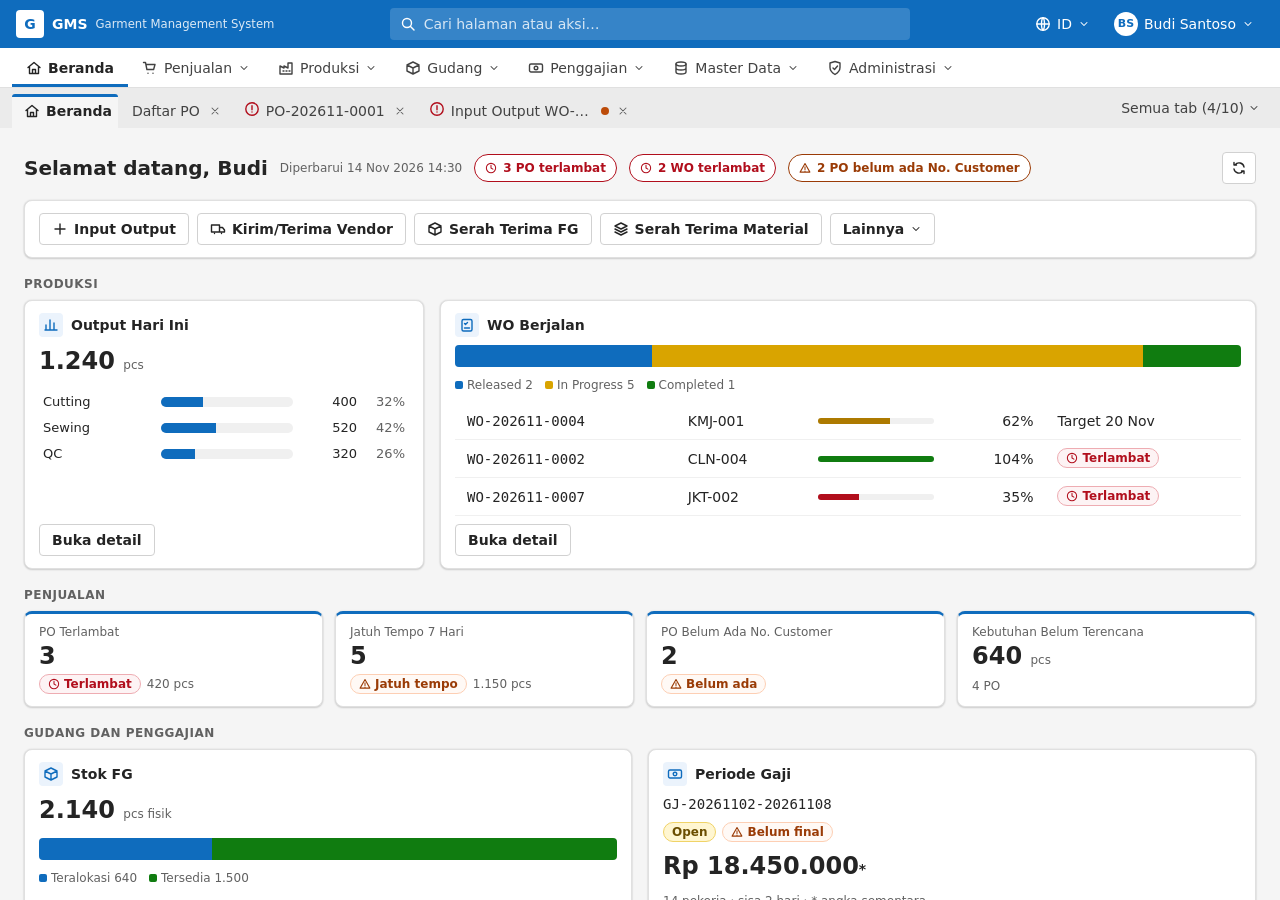
==== docs/Design/mockup/index.html @ 5cb7156a "feat(ui-ux): redesign spesifikasi dan mock-up ke Fluent 2 (Design.md v2.0) Fondasi v3.0, 9 dokumen m" ====
<!doctype html>
<html lang="id">
<head>
<meta charset="utf-8">
<meta name="viewport" content="width=device-width, initial-scale=1">
<title>GMS — Mock-up Fluent 2 (Shell + Layar)</title>
<link rel="stylesheet" href="tokens.css">
<link rel="stylesheet" href="app.css">
</head>
<body>
<!-- Sprite ikon: garis 1.4px, kotak 16px, ujung bulat (set Fluent regular, disederhanakan untuk mock-up) -->
<svg width="0" height="0" style="position:absolute" aria-hidden="true">
  <defs>
    <symbol id="i-home" viewBox="0 0 16 16"><path d="M2 7.5 8 2.5l6 5M3.5 6.5V13.5h9V6.5M6.5 13.5v-4h3v4"/></symbol>
    <symbol id="i-cart" viewBox="0 0 16 16"><path d="M1.5 2.5h2l1.4 7h6.7l1.4-5H4.2M6 13.2h.01M11 13.2h.01"/></symbol>
    <symbol id="i-build" viewBox="0 0 16 16"><path d="M2 14V6l4 2V6l4 2V3h4v11zM5 11h1M8 11h1M11 11h1"/></symbol>
    <symbol id="i-box" viewBox="0 0 16 16"><path d="M2 5l6-3 6 3v6l-6 3-6-3zM2 5l6 3 6-3M8 8v6"/></symbol>
    <symbol id="i-money" viewBox="0 0 16 16"><rect x="1.5" y="4" width="13" height="8" rx="1.5"/><circle cx="8" cy="8" r="1.8"/></symbol>
    <symbol id="i-db" viewBox="0 0 16 16"><ellipse cx="8" cy="4" rx="5" ry="2"/><path d="M3 4v8c0 1.1 2.2 2 5 2s5-.9 5-2V4M3 8c0 1.1 2.2 2 5 2s5-.9 5-2"/></symbol>
    <symbol id="i-shield" viewBox="0 0 16 16"><path d="M8 1.5 13 3v4.5c0 3-2 5.2-5 7-3-1.8-5-4-5-7V3zM6 8l1.5 1.5L10.5 6"/></symbol>
    <symbol id="i-chev" viewBox="0 0 16 16"><path d="m4 6 4 4 4-4"/></symbol>
    <symbol id="i-search" viewBox="0 0 16 16"><circle cx="7" cy="7" r="4.5"/><path d="m10.5 10.5 3.5 3.5"/></symbol>
    <symbol id="i-globe" viewBox="0 0 16 16"><circle cx="8" cy="8" r="6.2"/><path d="M1.8 8h12.4M8 1.8c2 2 2 10.4 0 12.4M8 1.8c-2 2-2 10.4 0 12.4"/></symbol>
    <symbol id="i-plus" viewBox="0 0 16 16"><path d="M8 3v10M3 8h10"/></symbol>
    <symbol id="i-x" viewBox="0 0 16 16"><path d="m4 4 8 8M12 4l-8 8"/></symbol>
    <symbol id="i-check" viewBox="0 0 16 16"><path d="m3.5 8.5 3 3 6-7"/></symbol>
    <symbol id="i-alert" viewBox="0 0 16 16"><path d="M8 2 14.5 13.5h-13zM8 6.5v3.5M8 12h.01"/></symbol>
    <symbol id="i-err" viewBox="0 0 16 16"><circle cx="8" cy="8" r="6.2"/><path d="M8 4.8v4M8 11h.01"/></symbol>
    <symbol id="i-info" viewBox="0 0 16 16"><circle cx="8" cy="8" r="6.2"/><path d="M8 7.2v4M8 5h.01"/></symbol>
    <symbol id="i-edit" viewBox="0 0 16 16"><path d="M10.5 3 13 5.5 5.5 13H3v-2.5zM9 4.5 11.5 7"/></symbol>
    <symbol id="i-ban" viewBox="0 0 16 16"><circle cx="8" cy="8" r="6.2"/><path d="m3.6 3.6 8.8 8.8"/></symbol>
    <symbol id="i-doc" viewBox="0 0 16 16"><path d="M4 1.8h5.5L13 5.3v8.9H4zM9.5 1.8v3.5H13M6 8h5M6 10.5h5"/></symbol>
    <symbol id="i-truck" viewBox="0 0 16 16"><path d="M1.5 4h8v7h-8zM9.5 6.5h3l2 2.5v2h-5M4.5 12.5h.01M11.5 12.5h.01"/></symbol>
    <symbol id="i-refresh" viewBox="0 0 16 16"><path d="M13 7a5 5 0 0 0-9-2M3 2.5V5h2.5M3 9a5 5 0 0 0 9 2M13 13.5V11h-2.5"/></symbol>
    <symbol id="i-bell" viewBox="0 0 16 16"><path d="M4 11V7a4 4 0 0 1 8 0v4l1.2 1.5H2.8zM6.5 14h3"/></symbol>
    <symbol id="i-lock" viewBox="0 0 16 16"><rect x="3.5" y="7" width="9" height="6.5" rx="1.2"/><path d="M5.5 7V5a2.5 2.5 0 0 1 5 0v2"/></symbol>
    <symbol id="i-clock" viewBox="0 0 16 16"><circle cx="8" cy="8" r="6.2"/><path d="M8 4.5V8l2.5 1.5"/></symbol>
    <symbol id="i-chart" viewBox="0 0 16 16"><path d="M3 13V8M7 13V3M11 13V6M14 13H2"/></symbol>
    <symbol id="i-list" viewBox="0 0 16 16"><path d="M5 4h9M5 8h9M5 12h9M2 4h.01M2 8h.01M2 12h.01"/></symbol>
    <symbol id="i-task" viewBox="0 0 16 16"><rect x="3" y="2.5" width="10" height="11.5" rx="1.5"/><path d="M5.5 6.5l1 1 2-2M5.5 11h5"/></symbol>
    <symbol id="i-layers" viewBox="0 0 16 16"><path d="m8 2 6 3-6 3-6-3zM2 8l6 3 6-3M2 11l6 3 6-3"/></symbol>
    <symbol id="i-people" viewBox="0 0 16 16"><circle cx="6" cy="5.5" r="2.3"/><path d="M1.8 13c.3-2.2 2-3.5 4.2-3.5s3.9 1.3 4.2 3.5M11 4.2a2.2 2.2 0 0 1 0 4.3M12.5 10c1 .6 1.6 1.5 1.7 3"/></symbol>
    <symbol id="i-print" viewBox="0 0 16 16"><path d="M4.5 6V2h7v4M4.5 11.5h-2v-5h11v5h-2M4.5 9.5h7v4.5h-7z"/></symbol>
    <symbol id="i-down" viewBox="0 0 16 16"><path d="M8 2.5v8M4.5 7 8 10.5 11.5 7M3 13.5h10"/></symbol>
  </defs>
</svg>

<header class="hdr" role="banner">
  <div class="logo"><i>G</i><span>GMS</span><small>Garment Management System</small></div>
  <div class="search" role="search">
    <svg class="ic"><use href="#i-search"/></svg>
    <input id="q" type="search" placeholder="Cari halaman atau aksi…" aria-label="Cari halaman atau aksi" autocomplete="off">
    <div id="sres" class="card" style="position:absolute;top:36px;left:0;right:0;margin:0;display:none;color:var(--fg1);z-index:40;box-shadow:var(--sh16)"></div>
  </div>
  <div class="hdr-r">
    <button class="hbtn" aria-label="Bahasa: Indonesia"><svg class="ic"><use href="#i-globe"/></svg>ID<svg class="ic s12"><use href="#i-chev"/></svg></button>
    <!-- Lonceng notifikasi tidak dirender di fase 1 (DEVIASI-3). -->
    <button class="hbtn" aria-label="Menu pengguna Budi Santoso, Admin Produksi"><span class="avatar">BS</span>Budi Santoso<svg class="ic s12"><use href="#i-chev"/></svg></button>
  </div>
</header>

<nav class="nav" id="nav" aria-label="Navigasi utama"></nav>
<div class="mega" id="mega"></div>
<div class="tabs" id="tabs" role="tablist" aria-label="Tab dokumen"></div>
<main class="ws" id="ws" tabindex="-1"></main>

<div class="toast" id="toast" role="status"></div>
<div class="modal-bg" id="modal"><div class="dlg" role="dialog" aria-modal="true" aria-labelledby="dt">
  <h2 id="dt">Batalkan PO-202611-0001?</h2>
  <div class="b">
    <dl class="kv"><dt>Customer</dt><dd>PT Jaya</dd><dt>Dampak</dt><dd>Alokasi 40 pcs akan dilepas.</dd></dl>
    <div class="fld"><label for="rs">Alasan<span class="req" aria-hidden="true">*</span></label><input class="in bad" id="rs" aria-required="true" aria-describedby="rse"><div class="err-t" id="rse"><svg class="ic s12"><use href="#i-err"/></svg>Alasan wajib diisi.</div></div>
  </div>
  <div class="f"><button class="btn" onclick="closeModal()">Batal</button><button class="btn dng" disabled>Batalkan PO</button></div>
</div></div>

<script>
const $ = s => document.querySelector(s);
const ic = (n, c = '') => `<svg class="ic ${c}" aria-hidden="true"><use href="#i-${n}"/></svg>`;
const bd = (t, k, i) => `<span class="bd t-${k}">${i ? ic(i, 's12') : ''}${t}</span>`;

/* ---------- katalog navigasi (satu sumber: Top Navigation + pencarian header) ---------- */
const NAV = [
  { id: 'home', label: 'Beranda', icon: 'home', direct: 'home' },
  { id: 'jual', label: 'Penjualan', icon: 'cart', groups: [
    { t: 'Customer PO', i: 'doc', items: [['Daftar PO', 'Cari dan pantau semua PO', 'list', 'po-list'], ['Buat PO', 'Catat pesanan customer baru', 'plus', 'po-new', 1]] },
    { t: 'Pengiriman', i: 'truck', items: [['Daftar Surat Jalan', 'Riwayat pengiriman', 'doc', 'sj-list'], ['Buat Surat Jalan', 'Kirim barang ke customer', 'plus', 'sj-new', 1]] } ] },
  { id: 'prod', label: 'Produksi', icon: 'build', groups: [
    { t: 'Work Order', i: 'task', items: [['Daftar WO', 'Progres tiap Work Order', 'list', 'wo-list'], ['Buat WO', 'Rencanakan produksi dari PO', 'plus', 'wo-new', 1]] },
    { t: 'Production Output', i: 'chart', items: [['Riwayat Output', 'Catatan output produksi', 'list', 'out-hist'], ['Input Output', 'Catat hasil kerja pekerja', 'plus', 'out-input', 1]] },
    { t: 'Vendor', i: 'people', items: [['Kirim/Terima Vendor', 'Pekerjaan di luar pabrik', 'plus', 'out-vendor', 1]] } ] },
  { id: 'gudang', label: 'Gudang', icon: 'box', groups: [
    { t: 'Finished Goods', i: 'box', items: [['Stok FG', 'Fisik, teralokasi, tersedia', 'list', 'stock'], ['Serah Terima FG', 'Terima barang jadi dari produksi', 'plus', 'fg-new', 1]] },
    { t: 'Material', i: 'layers', items: [['Serah Terima Material', 'Catat material ke produksi', 'list', 'mat-list']] } ] },
  { id: 'gaji', label: 'Penggajian', icon: 'money', groups: [{ t: 'Payroll Borongan', i: 'money', items: [['Periode Gaji', 'Rekap upah borongan', 'list', 'pay-list'], ['Buat Periode', 'Mulai periode berikutnya', 'plus', 'pay-new', 1]] }] },
  { id: 'master', label: 'Master Data', icon: 'db', groups: [
    { t: 'Produk', i: 'doc', items: [['Finished Goods', 'FG, routing, tarif', 'list', 'm-fg'], ['Material', 'Bahan baku', 'list', 'm-mat']] },
    { t: 'Mitra dan SDM', i: 'people', items: [['Customer', 'Daftar customer', 'list', 'm-cus'], ['Pekerja', 'Pekerja borongan', 'list', 'm-pkj']] } ] },
  { id: 'adm', label: 'Administrasi', icon: 'shield', groups: [{ t: 'Hak Akses', i: 'lock', items: [['Pengguna', 'Akun dan peran', 'list', 'u-list'], ['Role dan Hak Akses', 'Matriks izin', 'list', 'r-list'], ['Audit Log', 'Jejak aktivitas', 'list', 'audit']] }] },
];

/* ---------- Tab Manager ---------- */
const TABS = {
  'home':   { title: 'Beranda', pinned: true, render: home },
  'po-list': { title: 'Daftar PO', render: poList },
  'po-0001': { title: 'PO-202611-0001', alert: 'err', alertText: 'Ada baris PO terlambat', render: poDetail },
  'out-input': { title: 'Input Output WO-…0004', dirty: true, alert: 'err', alertText: 'Ada sel melebihi batas', render: outInput },
};
let open = ['home', 'po-list', 'po-0001', 'out-input'], active = 'home';
const MAX = 10;

function openTab(id, title) {
  if (!TABS[id]) TABS[id] = { title: title || id, render: () => placeholder(title || id) };
  if (!open.includes(id)) {
    if (open.length >= MAX) { toast('Batas 10 tab tercapai. Tutup satu tab untuk membuka dokumen baru.', 'info'); return; }
    open.push(id);
  }
  active = id; closeMega(); draw();
}
function closeTab(id, e) {
  e && e.stopPropagation();
  if (TABS[id].dirty && !confirm('Perubahan belum disimpan. Tutup tanpa menyimpan?')) return;
  const i = open.indexOf(id); open.splice(i, 1);
  if (active === id) active = open[Math.max(0, i - 1)];
  draw();
}
function drawTabs() {
  $('#tabs').innerHTML = open.map(id => {
    const t = TABS[id], on = id === active;
    const al = t.alert === 'err' ? `<span class="alert-err" title="${t.alertText}">${ic('err')}<span class="sr">${t.alertText}</span></span>` : t.alert === 'warn' ? `<span class="alert-warn" title="${t.alertText}">${ic('alert')}<span class="sr">${t.alertText}</span></span>` : '';
    return `<div class="tab ${on ? 'on' : ''}"><button class="lbl" role="tab" aria-selected="${on}" onclick="openTab('${id}')">${id === 'home' ? ic('home') : al}<span class="tt">${t.title}</span>${t.dirty ? '<span class="dirty" aria-hidden="true"></span><span class="sr">belum disimpan</span>' : ''}</button>${t.pinned ? '' : `<button class="x" aria-label="Tutup ${t.title}" onclick="closeTab('${id}',event)">${ic('x', 's12')}</button>`}</div>`;
  }).join('') + `<button class="all">Semua tab (${open.length}/${MAX})${ic('chev', 's12')}</button>`;
}
function draw() {
  drawNav(); drawTabs();
  $('#ws').innerHTML = TABS[active].render() + `<div class="foot">© 2026 Garment Management System. Hak cipta dilindungi.</div>`;
  $('#ws').scrollTop = 0;
}

/* ---------- navigasi ---------- */
let navOpen = null;
function drawNav() {
  $('#nav').innerHTML = NAV.map(c => `<button class="${(navOpen === c.id) ? 'on' : (!navOpen && ((c.direct === active) || (c.id === 'jual' && active.startsWith('po')) || (c.id === 'prod' && active.startsWith('out')))) ? 'on' : ''}" aria-expanded="${navOpen === c.id}" onclick="${c.direct ? `openTab('${c.direct}')` : `toggleMega('${c.id}')`}">${ic(c.icon)}${c.label}${c.groups ? ic('chev', 's12') : ''}</button>`).join('');
}
function toggleMega(id) {
  if (navOpen === id) return closeMega();
  navOpen = id; const c = NAV.find(x => x.id === id);
  $('#mega').innerHTML = c.groups.map(g => `<section class="mgrp"><h4><span class="tile b">${ic(g.i)}</span>${g.t}</h4>${g.items.map(it => `<button class="mitem" onclick="openTab('${it[3]}','${it[0]}')"><span class="tile ${it[4] ? 't' : ''}">${ic(it[2])}</span><span><b>${it[0]}${it[4] ? ' +' : ''}</b><span class="d">${it[1]}</span></span></button>`).join('')}</section>`).join('');
  $('#mega').classList.add('open'); drawNav();
}
function closeMega() { navOpen = null; $('#mega').classList.remove('open'); drawNav(); }
document.addEventListener('keydown', e => { if (e.key === 'Escape') { closeMega(); closeModal(); $('#sres').style.display = 'none'; } });
document.addEventListener('click', e => { if (!e.target.closest('#nav,#mega')) closeMega(); if (!e.target.closest('.search')) $('#sres').style.display = 'none'; });

/* pencarian header: maks 7 hasil, label + jalur + tag Aksi */
$('#q').addEventListener('input', e => {
  const v = e.target.value.trim().toLowerCase(); const r = [];
  NAV.forEach(c => (c.groups || []).forEach(g => g.items.forEach(it => { if (v && (it[0] + ' ' + it[1]).toLowerCase().includes(v)) r.push({ it, path: c.label + ' / ' + g.t }); })));
  const el = $('#sres'); el.style.display = v ? 'block' : 'none';
  el.innerHTML = r.slice(0, 7).map(x => `<button class="mitem" onclick="openTab('${x.it[3]}','${x.it[0]}');$('#sres').style.display='none'"><span class="tile ${x.it[4] ? 't' : ''}">${ic(x.it[2])}</span><span style="flex:1"><b>${x.it[0]}</b><span class="d">${x.path}</span></span>${x.it[4] ? bd('Aksi', 'proc') : ''}</button>`).join('') || '<div style="padding:12px;color:var(--fg3)">Tidak ada hasil untuk pencarian ini.</div>';
});

function toast(m, k = 'ok') { const t = $('#toast'); t.className = 'toast show ' + (k === 'ok' ? '' : k); t.innerHTML = ic(k === 'err' ? 'x' : k === 'info' ? 'info' : 'check') + m; clearTimeout(t._t); t._t = setTimeout(() => t.className = 'toast', k === 'err' ? 4000 : 2800); }
function openModal() { $('#modal').classList.add('open'); $('#rs').focus(); }
function closeModal() { $('#modal').classList.remove('open'); }
const placeholder = t => `<div class="crumb">GMS</div><div class="ph"><h1>${t}</h1></div><div class="mb info">${ic('info')}<div class="t">Layar ini belum dibuat di mock-up. Pola yang sama berlaku: PageHeader, MessageBar, DataList, aksi form.</div></div>`;

/* ---------- komponen ---------- */
const stat = (l, v, d, u = '') => `<button class="st" onclick="toast('Membuka daftar terkait di tab…','info')"><div class="l">${l}</div><div class="v">${v}${u ? ' <small>' + u + '</small>' : ''}</div>${d ? `<div class="d">${d}</div>` : ''}</button>`;
const sp = (a, b, c, tot) => `<div class="sp" role="img" aria-label="Terkirim ${a}, dialokasikan ${b}, dalam produksi ${c} dari ${tot}"><i style="width:${a / tot * 100}%;background:var(--k5)"></i><i style="width:${b / tot * 100}%;background:var(--k1)"></i><i style="width:${c / tot * 100}%;background:var(--k8)"></i></div><div class="leg">Kirim ${a} · Alok ${b} · Prod ${c} / ${tot}</div>`;
const pb = (p, k) => `<div class="pb" role="progressbar" aria-valuenow="${p}" aria-valuemin="0" aria-valuemax="100" aria-label="${p}%"><i style="width:${Math.min(p, 100)}%;background:var(--${k})"></i></div>`;
const mbar = (k, i, h) => `<div class="mb ${k}" role="${k === 'err' ? 'alert' : 'status'}">${ic(i)}<div class="t">${h}</div>${k === 'err' ? '' : `<button class="cl" aria-label="Tutup pesan" onclick="this.parentElement.remove()">${ic('x')}</button>`}</div>`;

/* ---------- Layar: Beranda ---------- */
function home() {
  const cb = (n, v, p) => `<div class="cb-row" onclick="toast('Membuka Riwayat Output (proses ${n}) di tab…','info')"><span>${n}</span><span class="bar"><i style="width:${p}%"></i></span><span class="num">${v}</span><span class="p">${p}%</span></div>`;
  return `
  <div class="hero">
    <h1>Selamat datang, Budi</h1><span class="when">Diperbarui 14 Nov 2026 14:30</span>
    <button class="hchip t-err" onclick="openTab('po-list')">${ic('clock', 's12')}3 PO terlambat</button>
    <button class="hchip t-err">${ic('clock', 's12')}2 WO terlambat</button>
    <button class="hchip t-warn">${ic('alert', 's12')}2 PO belum ada No. Customer</button>
    <span style="margin-left:auto"><button class="btn ico" aria-label="Segarkan Beranda" title="Segarkan" onclick="toast('Beranda diperbarui')">${ic('refresh')}</button></span>
  </div>
  <div class="card"><div class="qa">
    <button class="btn" onclick="openTab('out-input')">${ic('plus')}Input Output</button><button class="btn">${ic('truck')}Kirim/Terima Vendor</button>
    <button class="btn">${ic('box')}Serah Terima FG</button><button class="btn">${ic('layers')}Serah Terima Material</button><button class="btn">Lainnya${ic('chev', 's12')}</button>
  </div></div>

  <div class="area">Produksi</div>
  <div class="grid">
    <section class="dc c4" aria-label="Output Hari Ini"><h3><span class="tile t">${ic('chart')}</span>Output Hari Ini</h3>
      <div class="big">1.240 <small style="font-size:12px;font-weight:400;color:var(--fg3)">pcs</small></div>
      <div role="img" aria-label="Output per proses: Cutting 400, Sewing 520, QC 320">${cb('Cutting', 400, 32)}${cb('Sewing', 520, 42)}${cb('QC', 320, 26)}</div>
      <button class="btn more" onclick="openTab('out-hist','Riwayat Output')">Buka detail</button></section>
    <section class="dc c8" aria-label="WO Berjalan"><h3><span class="tile t">${ic('task')}</span>WO Berjalan</h3>
      <div class="stack" role="img" aria-label="Released 2, In Progress 5, Completed 1"><i style="width:25%;background:var(--k1)"></i><i style="width:62.5%;background:var(--k8)"></i><i style="width:12.5%;background:var(--k5)"></i></div>
      <div class="lg"><span style="--c:var(--k1)">Released 2</span><span style="--c:var(--k8)">In Progress 5</span><span style="--c:var(--k5)">Completed 1</span></div>
      <table><tbody>
        <tr><td class="mono">WO-202611-0004</td><td>KMJ-001</td><td style="width:140px">${pb(62, 'bar-prog')}</td><td class="num">62%</td><td>Target 20 Nov</td></tr>
        <tr><td class="mono">WO-202611-0002</td><td>CLN-004</td><td>${pb(100, 'k5')}</td><td class="num">104%</td><td>${bd('Terlambat', 'err', 'clock')}</td></tr>
        <tr><td class="mono">WO-202611-0007</td><td>JKT-002</td><td>${pb(35, 'k6')}</td><td class="num">35%</td><td>${bd('Terlambat', 'err', 'clock')}</td></tr>
      </tbody></table>
      <button class="btn more" onclick="openTab('wo-list','Daftar WO')">Buka detail</button></section>
  </div>

  <div class="area">Penjualan</div>
  <div class="tiles" style="grid-template-columns:repeat(4,1fr)">
    ${stat('PO Terlambat', 3, bd('Terlambat', 'err', 'clock') + ' 420 pcs')}
    ${stat('Jatuh Tempo 7 Hari', 5, bd('Jatuh tempo', 'warn', 'alert') + ' 1.150 pcs')}
    ${stat('PO Belum Ada No. Customer', 2, bd('Belum ada', 'warn', 'alert'))}
    ${stat('Kebutuhan Belum Terencana', '640', '4 PO', 'pcs')}
  </div>

  <div class="area">Gudang dan Penggajian</div>
  <div class="grid">
    <section class="dc c6" aria-label="Stok FG"><h3><span class="tile t">${ic('box')}</span>Stok FG</h3>
      <div class="big">2.140 <small style="font-size:12px;font-weight:400;color:var(--fg3)">pcs fisik</small></div>
      <div class="stack" role="img" aria-label="Teralokasi 640, tersedia 1.500"><i style="width:30%;background:var(--k1)"></i><i style="width:70%;background:var(--k5)"></i></div>
      <div class="lg"><span style="--c:var(--k1)">Teralokasi 640</span><span style="--c:var(--k5)">Tersedia 1.500</span></div>
      ${cb('KMJ-001', 520, 24)}${cb('CLN-004', 410, 19)}
      <button class="btn more" onclick="openTab('stock','Stok FG')">Buka detail</button></section>
    <section class="dc c6" aria-label="Periode Gaji"><h3><span class="tile t">${ic('money')}</span>Periode Gaji</h3>
      <div class="mono">GJ-20261102-20261108</div>
      <div style="display:flex;gap:6px">${bd('Open', 'prog')}${bd('Belum final', 'warn', 'alert')}</div>
      <div class="big">Rp 18.450.000<span style="font-size:14px">*</span></div>
      <div class="sub">14 pekerja · sisa 2 hari · * angka sementara</div>
      <button class="btn more" onclick="openTab('pay-list','Periode Gaji')">Buka detail</button></section>
  </div>`;
}

/* ---------- Layar: Daftar PO ---------- */
function poList() {
  const rows = [
    ['PO-202611-0003', null, 'PT Maju', '6 Nov 2026', ['Confirmed', 'proc'], [0, 100, 300, 1200]],
    ['PO-202611-0001', 'PO/25/118', 'PT Jaya', '2 Nov 2026', ['In Progress', 'prog'], [600, 0, 200, 1000], 1],
    ['PO-202610-0007', 'PO/25/101', 'PT Maju', '14 Okt 2026', ['Completed', 'ok'], [800, 0, 0, 800]],
    ['PO-202610-0004', 'PO/25/090', 'PT Sentosa', '3 Okt 2026', ['Cancelled', 'obs'], [0, 0, 0, 500], 0, 1],
    ['PO-202611-0005', 'PO/25/131', 'PT Jaya', '9 Nov 2026', ['Draft', 'proc'], [0, 0, 0, 300]],
  ];
  return `
  <div class="crumb">Penjualan / Customer PO</div>
  <div class="ph"><div><h1>Customer PO <span class="sub" style="font-weight:400">(42)</span></h1></div>
    <div class="acts"><button class="btn pri" onclick="openTab('po-new','Buat PO')">${ic('plus')}Buat PO</button></div></div>
  <div class="card pad0">
    <div class="dl-top"><div class="sw"><svg class="ic"><use href="#i-search"/></svg><input class="in srch" placeholder="Cari kode, No. PO customer, customer" aria-label="Cari PO"></div>
      <select class="in" aria-label="Status"><option>Status: Semua</option></select><select class="in" aria-label="Customer"><option>Customer: Semua</option></select><button class="btn">Reset</button></div>
    <div class="chips" role="group" aria-label="Filter cepat">
      <button class="chip" aria-pressed="true" onclick="pressChip(this)">Semua <i>42</i></button>
      <button class="chip" aria-pressed="false" onclick="pressChip(this)">Terlambat <i>3</i></button>
      <button class="chip" aria-pressed="false" onclick="pressChip(this)">Jatuh tempo 7 hari <i>5</i></button>
      <button class="chip" aria-pressed="false" onclick="pressChip(this)">PO Customer belum ada <i>2</i></button>
      <button class="chip" aria-pressed="false" onclick="pressChip(this)">Sisa rencana &gt; 0 <i>4</i></button></div>
    <table><thead><tr><th>Kode PO</th><th>No. PO Customer</th><th>Customer</th><th>Tgl PO</th><th>Status</th><th>Progres (pcs)</th><th></th></tr></thead><tbody>
    ${rows.map(r => `<tr class="${r[7] ? 'cancelled' : ''}" style="cursor:pointer" onclick="openTab('po-0001')">
      <td class="mono"><a href="#">${r[0]}</a></td><td>${r[1] || bd('Belum ada', 'warn', 'alert')}</td><td>${r[2]}</td><td>${r[3]}</td>
      <td>${bd(r[4][0], r[4][1])}</td><td>${sp(r[5][0], r[5][1], r[5][2], r[5][3])}</td><td>${r[6] ? bd('Terlambat', 'err', 'clock') : ''}</td></tr>`).join('')}
    </tbody></table>
    <div class="dl-foot"><span>Menampilkan 5 dari 42</span><div class="pager"><button class="on">1</button><button>2</button><button>3</button><button aria-label="Berikutnya">›</button></div></div>
  </div>`;
}
function pressChip(b) { b.parentElement.querySelectorAll('.chip').forEach(c => c.setAttribute('aria-pressed', c === b)); }

/* ---------- Layar: Detail PO ---------- */
function poDetail() {
  const step = (n, t, s, st) => `<div class="s ${st}"><div class="c">${st === 'done' ? ic('check') : n}</div><b>${t}</b>${s}</div>`;
  return `
  <div class="crumb">Penjualan / Customer PO / PO-202611-0001</div>
  <div class="ph"><div><h1><span class="mono">PO-202611-0001</span> ${bd('In Progress', 'prog')} ${bd('Terlambat', 'err', 'clock')}</h1><div class="sub">PT Jaya · No. PO Customer PO/25/118 · Tgl PO 2 Nov 2026</div></div>
    <div class="acts"><button class="btn">${ic('edit')}Ubah</button><button class="btn">${ic('box')}Alokasi Stok</button><button class="btn dng" onclick="openModal()">${ic('ban')}Batalkan</button><button class="btn pri">${ic('plus')}Buat WO</button></div></div>
  ${mbar('warn', 'alert', '<b>1 baris terlambat.</b> KMJ-001 / Navy / M melewati tanggal kirim 20 Nov 2026.')}
  <div class="tiles">${stat('Total', '1.000', '', 'pcs')}${stat('Terkirim', 600, '', 'pcs')}${stat('Dialokasikan', 0, '', 'pcs')}${stat('Dalam Produksi', 200, '', 'pcs')}${stat('Sisa Rencana', 200, '', 'pcs')}</div>
  <div class="card"><div class="stp" role="list" aria-label="Siklus status">
    ${step(1, 'Draft', 'Selesai', 'done')}${step(2, 'Confirmed', 'Selesai', 'done')}${step(3, 'In Progress', 'Berjalan', 'cur yel')}${step(4, 'Completed', 'Belum', '')}</div></div>
  <div class="itabs" role="tablist"><button class="on">Baris</button><button>Alokasi</button><button>Work Order (2)</button><button>Pengiriman (1)</button><button>Riwayat</button></div>
  <div class="card pad0"><table><thead><tr><th>FG</th><th>Color</th><th>Size</th><th>Tgl Kirim</th><th class="num">Qty</th><th class="num">Terkirim</th><th class="num">Dialok.</th><th class="num">Produksi</th><th class="num">Sisa Rencana</th></tr></thead><tbody>
    <tr><td class="mono">KMJ-001</td><td>Navy</td><td>M</td><td>20 Nov 2026 ${bd('Terlambat', 'err', 'clock')}</td><td class="num">200</td><td class="num">150</td><td class="num">0</td><td class="num">50</td><td class="num">0</td></tr>
    <tr><td class="mono">KMJ-001</td><td>Navy</td><td>L</td><td>20 Nov 2026</td><td class="num">150</td><td class="num">50</td><td class="num">0</td><td class="num">100</td><td class="num">0</td></tr>
    <tr><td class="mono">KMJ-001</td><td>Orange</td><td>M</td><td>27 Nov 2026</td><td class="num">80</td><td class="num">0</td><td class="num">0</td><td class="num">0</td><td class="num">80</td></tr>
  </tbody></table><div class="dl-foot"><span>Menampilkan 3 dari 12 baris</span><span></span></div></div>`;
}

/* ---------- Layar: Input Output (grid input, Compact) ---------- */
function outInput() {
  const cell = (v, max, st) => `<td><div class="cell"><input class="in ${st || ''}" value="${v}" aria-label="qty maksimum ${max}" ${st === 'bad' ? 'aria-invalid="true"' : ''}>${max === null ? '' : `<span class="${st === 'bad' ? 'err-t' : 'sub'}">${st === 'bad' ? ic('err', 's12') + 'Maks ' + max : 'maks ' + max}</span>`}</div></td>`;
  return `
  <div class="crumb">Produksi / Production Output / Input Output</div>
  <div class="ph"><div><h1>Input Output</h1><div class="sub">WO-202611-0004 · KMJ-001 · PT Maju</div></div></div>
  ${mbar('err', 'err', '<b>1 sel melebihi batas.</b> Melebihi batas tersedia: Navy / L (maks 100). Perbaiki sel bertanda merah sebelum menyimpan.')}
  <div class="card"><div class="cb"><div class="fgrid">
    <div class="fld"><label for="w">WO<span class="req" aria-hidden="true">*</span></label><select id="w" class="in"><option>WO-202611-0004 · KMJ-001</option></select></div>
    <div class="fld"><label for="p">Proses<span class="req" aria-hidden="true">*</span></label><select id="p" class="in"><option>3 Sewing</option></select></div>
    <div class="fld"><label for="d">Tanggal kerja<span class="req" aria-hidden="true">*</span></label><input id="d" class="in" value="14/11/2026"></div></div>
    <div class="sub" style="margin-top:10px">Output proses sebelumnya (Cutting) 665 · Sudah Sewing 290 · Tersedia 375</div></div></div>
  <div class="card"><div class="ch">Qty per pekerja</div><div class="cb qg" style="padding:0"><table>
    <thead><tr><th class="nm" rowspan="2">Pekerja</th><th colspan="4">Navy</th><th colspan="3">Orange</th><th rowspan="2" class="num">Total</th></tr><tr><th>S</th><th>M</th><th>L</th><th>XL</th><th>S</th><th>M</th><th>L</th></tr></thead>
    <tbody>
    <tr class="lim"><td class="nm">Batas tersedia</td><td>40</td><td>110</td><td>100</td><td>55</td><td>0</td><td>45</td><td>25</td><td></td></tr>
    <tr><td class="nm">PKJ-0012 Budi</td>${cell('20', 40)}${cell('30', 110)}${cell('', 100)}${cell('', 55)}${cell('', 0)}${cell('', 45)}${cell('', 25)}<td class="num">50</td></tr>
    <tr><td class="nm">PKJ-0007 Siti</td>${cell('', 40)}${cell('40', 110)}${cell('125', 100, 'bad')}${cell('', 55)}${cell('', 0)}${cell('10', 45)}${cell('', 25)}<td class="num">175</td></tr>
    </tbody><tfoot><tr><td class="nm">Total</td><td>20</td><td>70</td><td>125</td><td>0</td><td>0</td><td>10</td><td>0</td><td class="num">225</td></tr></tfoot></table></div>
    <div class="cf"><span class="note"><span class="dirty"></span>Belum disimpan · 2 pekerja · 225 pcs</span><button class="btn">Batal</button><button class="btn pri" disabled title="Perbaiki 1 sel yang melebihi batas">Simpan</button></div></div>`;
}

{ const h = location.hash.slice(1); if (TABS[h] && open.includes(h)) active = h; }  // tautan langsung ke tab: index.html#po-0001
draw();
</script>
</body>
</html>
---- docs/Design/mockup/tokens.css ----
/* tokens.css — Design.md v2.0 (Fluent 2) bagian 8 dan 9. Satu-satunya berkas yang boleh berisi nilai mentah. */
:root {
  --brand: #0F6CBD; --brand-h: #115EA3; --brand-p: #0F548C; --brand-t: #EBF3FC;
  --fg1: #242424; --fg2: #424242; --fg3: #616161;
  --bg3: #F5F5F5; --bg2: #FAFAFA; --bg1: #FFFFFF;
  --s1: #D1D1D1; --s2: #E0E0E0; --s3: #F0F0F0;
  --err: #B10E1C; --err-bg: #FDF3F4; --badge-dot: #C50F1F; --tab-bar: #EBEBEB;
  --sh2: 0 0 2px rgba(0,0,0,.12), 0 1px 2px rgba(0,0,0,.14);
  --sh16: 0 0 2px rgba(0,0,0,.12), 0 8px 16px rgba(0,0,0,.14);
  --sh64: 0 0 8px rgba(0,0,0,.12), 0 32px 64px rgba(0,0,0,.14);
  --r-ctl: 4px; --r-card: 8px; --r-pill: 10px;
  --k1: #0F6CBD; --k7: #6CB0F0; --k8: #D9A400; --k5: #107C10; --k2: #038387; --k3: #BC4B09; --k4: #8A8A8A; --k6: #B10E1C;
  --bar-prog: #AD7A00; --on-brand: #FFFFFF; --disabled-fg: #A0A0A0;
  --font: "Segoe UI Variable Text", "Segoe UI", system-ui, Roboto, sans-serif;
  --mono: "Cascadia Mono", Consolas, monospace;
  /* badge (teks / latar / garis) */
  --t-proc-fg: #0F548C; --t-proc-bg: #EBF3FC; --t-proc-bd: #A6C8EB;
  --t-prog-fg: #6B4E00; --t-prog-bg: #FFF6D1; --t-prog-bd: #F0D367;
  --t-ok-fg: #0E700E;   --t-ok-bg: #F1FAF1;   --t-ok-bd: #9FD89F;
  --t-obs-fg: #616161;  --t-obs-bg: #F0F0F0;  --t-obs-bd: #D1D1D1;
  --t-err-fg: #B10E1C;  --t-err-bg: #FDF3F4;  --t-err-bd: #EEACB2;
  --t-warn-fg: #9A3B06; --t-warn-bg: #FFF9F5; --t-warn-bd: #FDCFB4;
}
---- docs/Design/mockup/app.css ----
/* app.css — hanya var(--token). Tidak ada hex di sini. */
* { box-sizing: border-box; }
html, body { height: 100%; margin: 0; }
body { font: 400 14px/20px var(--font); color: var(--fg1); background: var(--bg3); display: flex; flex-direction: column; overflow: hidden; }
button { font: inherit; color: inherit; cursor: pointer; }
a { color: var(--brand); text-decoration: none; }
a:hover { color: var(--brand-h); text-decoration: underline; }
:focus-visible { outline: 2px solid var(--brand); outline-offset: 2px; }
.ic { width: 16px; height: 16px; fill: none; stroke: currentColor; stroke-width: 1.4; stroke-linecap: round; stroke-linejoin: round; flex: none; }
.ic.s12 { width: 12px; height: 12px; } .ic.s20 { width: 20px; height: 20px; }
.mono { font-family: var(--mono); font-variant-numeric: tabular-nums; }
.num { font-variant-numeric: tabular-nums; text-align: right; }
.sr { position: absolute; width: 1px; height: 1px; overflow: hidden; clip: rect(0 0 0 0); white-space: nowrap; }

/* 1. Header */
.hdr { height: 48px; background: var(--brand); color: var(--on-brand); display: flex; align-items: center; gap: 16px; padding: 0 16px; flex: none; position: relative; z-index: 30; }
.hdr :focus-visible { outline-color: var(--on-brand); }
.logo { display: flex; align-items: center; gap: 8px; font-weight: 600; }
.logo i { width: 28px; height: 28px; border-radius: var(--r-ctl); background: var(--on-brand); color: var(--brand); display: grid; place-items: center; font-style: normal; font-weight: 700; }
.logo small { font-weight: 400; opacity: .85; }
.search { flex: 1; max-width: 520px; margin: 0 auto; position: relative; }
.search input { width: 100%; height: 32px; border: 0; border-radius: var(--r-ctl); padding: 0 12px 0 34px; background: rgba(255,255,255,.16); color: var(--on-brand); font: inherit; }
.search input::placeholder { color: rgba(255,255,255,.8); }
.search input:focus { background: var(--on-brand); color: var(--fg1); outline: 0; } .search input:focus::placeholder { color: var(--fg3); }
.search .ic { position: absolute; left: 10px; top: 8px; color: inherit; pointer-events: none; }
.hdr-r { display: flex; align-items: center; gap: 4px; }
.hbtn { height: 32px; padding: 0 10px; border: 0; border-radius: var(--r-ctl); background: transparent; color: var(--on-brand); display: flex; align-items: center; gap: 6px; }
.hbtn:hover { background: rgba(255,255,255,.14); }
.avatar { width: 24px; height: 24px; border-radius: 50%; background: var(--on-brand); color: var(--brand); display: grid; place-items: center; font-size: 11px; font-weight: 600; }

/* 2. Top navigation */
.nav { height: 40px; background: var(--bg1); border-bottom: 1px solid var(--s2); display: flex; align-items: stretch; padding: 0 12px; flex: none; position: relative; z-index: 20; }
.nav button { border: 0; background: transparent; padding: 0 14px; display: flex; align-items: center; gap: 6px; color: var(--fg2); position: relative; }
.nav button:hover { background: var(--bg2); }
.nav button.on { color: var(--fg1); font-weight: 600; }
.nav button.on::after { content: ""; position: absolute; left: 0; right: 0; bottom: 0; height: 3px; background: var(--brand); }
.mega { position: absolute; top: 40px; left: 0; right: 0; background: var(--bg1); box-shadow: var(--sh16); border-bottom: 1px solid var(--s2); padding: 16px 24px 20px; display: none; gap: 16px; }
.mega.open { display: flex; }
.mgrp { flex: 1; max-width: 340px; border: 1px solid var(--s2); border-radius: var(--r-card); overflow: hidden; }
.mgrp h4 { margin: 0; padding: 10px 12px; font-size: 14px; background: var(--bg2); border-bottom: 1px solid var(--s2); display: flex; align-items: center; gap: 8px; }
.tile { width: 24px; height: 24px; border-radius: var(--r-ctl); display: grid; place-items: center; background: var(--s3); color: var(--fg2); flex: none; }
.tile.b { background: var(--brand); color: var(--on-brand); } .tile.t { background: var(--brand-t); color: var(--brand); }
.mitem { display: flex; gap: 10px; padding: 8px 12px; width: 100%; text-align: left; border: 0; background: transparent; }
.mitem:hover { background: var(--brand-t); }
.mitem b { display: block; font-weight: 600; } .mitem span.d { color: var(--fg3); font-size: 12px; line-height: 16px; }

/* 3. Tab manager */
.tabs { height: 40px; background: var(--tab-bar); display: flex; align-items: flex-end; padding: 0 12px; gap: 2px; flex: none; }
.tab .lbl { border: 0; background: transparent; display: flex; align-items: center; gap: 6px; height: 100%; padding: 0; min-width: 0; font-weight: inherit; }
.tab .tt { overflow: hidden; text-overflow: ellipsis; white-space: nowrap; }
.tab { height: 34px; padding: 0 6px 0 12px; border: 0; border-radius: var(--r-ctl) var(--r-ctl) 0 0; background: transparent; color: var(--fg2); display: flex; align-items: center; gap: 6px; max-width: 220px; position: relative; }
.tab:hover { background: rgba(255,255,255,.55); }
.tab.on { background: var(--bg3); color: var(--fg1); font-weight: 600; }
.tab.on::before { content: ""; position: absolute; left: 0; right: 0; top: 0; height: 3px; background: var(--brand); border-radius: var(--r-ctl) var(--r-ctl) 0 0; }
.tab .x { width: 18px; height: 18px; display: grid; place-items: center; border-radius: var(--r-ctl); border: 0; background: transparent; color: var(--fg3); padding: 0; }
.tab .x:hover { background: var(--s2); }
.dirty { width: 8px; height: 8px; border-radius: 50%; background: var(--k3); flex: none; }
.alert-err { color: var(--err); } .alert-warn { color: var(--k3); }
.tabs .all { margin-left: auto; align-self: center; border: 0; background: transparent; color: var(--fg2); display: flex; gap: 4px; align-items: center; height: 28px; padding: 0 8px; border-radius: var(--r-ctl); }
.tabs .all:hover { background: rgba(255,255,255,.55); }

/* 4. Workspace */
.ws { flex: 1; overflow: auto; padding: 24px; }
.crumb { font-size: 12px; line-height: 16px; color: var(--fg3); margin-bottom: 4px; }
.ph { display: flex; align-items: flex-start; gap: 12px; flex-wrap: wrap; margin-bottom: 14px; }
.ph h1 { margin: 0; font-size: 20px; line-height: 28px; font-weight: 600; display: flex; align-items: center; gap: 10px; }
.ph .acts { margin-left: auto; display: flex; gap: 8px; flex-wrap: wrap; }
.sub { color: var(--fg3); font-size: 12px; line-height: 16px; }
.btn { height: 32px; padding: 0 12px; border: 1px solid var(--s1); border-radius: var(--r-ctl); background: var(--bg1); font-weight: 600; display: inline-flex; align-items: center; gap: 6px; }
.btn:hover { background: var(--bg3); }
.btn.pri { background: var(--brand); border-color: var(--brand); color: var(--on-brand); } .btn.pri:hover { background: var(--brand-h); } .btn.pri:active { background: var(--brand-p); }
.btn.dng { color: var(--err); }
.btn[disabled] { background: var(--s3); color: var(--disabled-fg); border-color: var(--s3); cursor: not-allowed; }
.btn.ico { padding: 0 8px; }
.mb { display: flex; gap: 10px; align-items: flex-start; padding: 10px 12px; border: 1px solid; border-radius: var(--r-card); margin-bottom: 12px; }
.mb.info { background: var(--t-proc-bg); border-color: var(--t-proc-bd); color: var(--t-proc-fg); }
.mb.warn { background: var(--t-warn-bg); border-color: var(--t-warn-bd); color: var(--t-warn-fg); }
.mb.ok { background: var(--t-ok-bg); border-color: var(--t-ok-bd); color: var(--t-ok-fg); }
.mb.err { background: var(--t-err-bg); border-color: var(--t-err-bd); color: var(--t-err-fg); }
.mb .t { flex: 1; color: var(--fg1); } .mb .t b { font-weight: 600; }
.mb button.cl { border: 0; background: transparent; color: var(--fg3); padding: 0; }

.card { background: var(--bg1); border: 1px solid var(--s2); border-radius: var(--r-card); box-shadow: var(--sh2); margin-bottom: 14px; }
.card > .ch { padding: 12px 16px; border-bottom: 1px solid var(--s3); display: flex; align-items: center; gap: 8px; font-size: 16px; line-height: 22px; font-weight: 600; }
.card > .cb { padding: 16px; }
.card.pad0 > .cb { padding: 0; }
.card > .cf { padding: 12px 16px; border-top: 1px solid var(--s3); display: flex; align-items: center; gap: 8px; background: var(--bg2); border-radius: 0 0 var(--r-card) var(--r-card); }
.cf .note { margin-right: auto; color: var(--fg3); font-size: 12px; display: flex; align-items: center; gap: 6px; }

/* badge */
.bd { display: inline-flex; align-items: center; gap: 4px; height: 20px; padding: 0 8px; border: 1px solid; border-radius: var(--r-pill); font-size: 12px; line-height: 16px; font-weight: 600; white-space: nowrap; }
.t-proc { color: var(--t-proc-fg); background: var(--t-proc-bg); border-color: var(--t-proc-bd); }
.t-prog { color: var(--t-prog-fg); background: var(--t-prog-bg); border-color: var(--t-prog-bd); }
.t-ok { color: var(--t-ok-fg); background: var(--t-ok-bg); border-color: var(--t-ok-bd); }
.t-obs { color: var(--t-obs-fg); background: var(--t-obs-bg); border-color: var(--t-obs-bd); }
.t-err { color: var(--t-err-fg); background: var(--t-err-bg); border-color: var(--t-err-bd); }
.t-warn { color: var(--t-warn-fg); background: var(--t-warn-bg); border-color: var(--t-warn-bd); }

/* stat tile */
.tiles { display: grid; grid-template-columns: repeat(auto-fit, minmax(170px, 1fr)); gap: 12px; margin-bottom: 14px; }
.st { background: var(--bg1); border: 1px solid var(--s2); border-top: 3px solid var(--brand); border-radius: var(--r-card); padding: 10px 14px 12px; box-shadow: var(--sh2); text-align: left; transition: transform .12s, box-shadow .12s; }
button.st:hover { transform: translateY(-2px); box-shadow: var(--sh16); }
.st .l { font-size: 12px; line-height: 16px; color: var(--fg3); }
.st .v { font-size: 24px; line-height: 32px; font-weight: 600; font-variant-numeric: tabular-nums; }
.st .v small { font-size: 12px; font-weight: 400; color: var(--fg3); }
.st .d { font-size: 12px; line-height: 16px; color: var(--fg3); margin-top: 2px; display: flex; gap: 6px; align-items: center; flex-wrap: wrap; }

/* stepper */
.stp { display: flex; padding: 12px 8px; }
.stp .s { flex: 1; text-align: center; position: relative; font-size: 12px; line-height: 16px; color: var(--fg3); }
.stp .s::before { content: ""; position: absolute; top: 13px; left: -50%; width: 100%; height: 2px; background: var(--s2); z-index: 0; }
.stp .s:first-child::before { display: none; }
.stp .s.done::before, .stp .s.cur::before { background: var(--k5); }
.stp .c { position: relative; z-index: 1; width: 28px; height: 28px; border-radius: 50%; margin: 0 auto 4px; display: grid; place-items: center; background: var(--s3); color: var(--fg3); font-weight: 600; font-size: 13px; border: 2px solid var(--s3); }
.stp .done .c { background: var(--bg1); border-color: var(--k5); color: var(--k5); }
.stp .cur .c { color: var(--on-brand); }
.stp .cur.blue .c { background: var(--k1); border-color: var(--k1); } .stp .cur.yel .c { background: var(--bar-prog); border-color: var(--bar-prog); } .stp .cur.grn .c { background: var(--k5); border-color: var(--k5); }
.stp b { display: block; color: var(--fg1); font-weight: 600; font-size: 13px; }

/* datalist */
.dl-top { padding: 12px 16px; display: flex; gap: 8px; flex-wrap: wrap; align-items: center; border-bottom: 1px solid var(--s3); }
.in { height: 32px; border: 1px solid var(--s1); border-bottom-color: var(--fg3); border-radius: var(--r-ctl); padding: 0 10px; background: var(--bg1); font: inherit; min-width: 0; }
.in:focus { outline: 0; border-bottom: 2px solid var(--brand); padding-bottom: 0; }
.in.bad { border-color: var(--err); border-bottom-color: var(--err); background: var(--err-bg); }
.in.warnc { border-color: var(--t-warn-bd); border-bottom-color: var(--k3); background: var(--t-warn-bg); }
.in.srch { width: 280px; padding-left: 30px; background: var(--bg1); }
.sw { position: relative; } .sw .ic { position: absolute; left: 9px; top: 8px; color: var(--fg3); }
.chips { padding: 8px 16px 10px; display: flex; gap: 8px; flex-wrap: wrap; border-bottom: 1px solid var(--s3); }
.chip { height: 28px; padding: 0 10px; border: 1px solid var(--s1); border-radius: 14px; background: var(--bg1); display: inline-flex; align-items: center; gap: 6px; font-size: 13px; }
.chip:hover { background: var(--bg3); }
.chip[aria-pressed="true"] { background: var(--brand-t); border-color: var(--brand); color: var(--brand-p); font-weight: 600; }
.chip i { font-style: normal; font-weight: 600; font-variant-numeric: tabular-nums; background: var(--s3); border-radius: 9px; padding: 0 6px; font-size: 12px; }
table { border-collapse: collapse; width: 100%; }
th { text-align: left; font-weight: 600; font-size: 12px; line-height: 16px; color: var(--fg3); background: var(--bg2); padding: 8px 12px; border-bottom: 1px solid var(--s2); white-space: nowrap; position: sticky; top: 0; }
td { padding: 8px 12px; border-bottom: 1px solid var(--s3); vertical-align: middle; }
tr:hover td { background: var(--bg2); }
th.num { text-align: right; }
tr.cancelled td { color: var(--fg3); } tr.cancelled .mono { text-decoration: line-through; }
.dl-foot { padding: 10px 16px; display: flex; justify-content: space-between; color: var(--fg3); font-size: 12px; border-top: 1px solid var(--s3); }
.pager { display: flex; gap: 4px; }
.pager button { min-width: 28px; height: 24px; border: 1px solid var(--s1); border-radius: var(--r-ctl); background: var(--bg1); } .pager button.on { background: var(--brand); color: var(--on-brand); border-color: var(--brand); }

/* progress */
.sp { display: flex; height: 8px; border-radius: 4px; overflow: hidden; background: var(--s3); min-width: 160px; }
.sp i { display: block; height: 100%; }
.leg { font-size: 11px; line-height: 14px; color: var(--fg3); margin-top: 3px; white-space: nowrap; }
.pb { height: 6px; background: var(--s3); border-radius: 3px; overflow: hidden; min-width: 90px; } .pb i { display: block; height: 100%; }

/* hero & cards (Beranda) */
.hero { display: flex; align-items: center; gap: 12px; flex-wrap: wrap; margin-bottom: 16px; }
.hero h1 { font-size: 20px; line-height: 28px; font-weight: 600; margin: 0; }
.hero .when { color: var(--fg3); font-size: 12px; }
.hchip { height: 28px; padding: 0 10px; border: 1px solid; border-radius: 14px; display: inline-flex; align-items: center; gap: 6px; font-size: 12px; font-weight: 600; background: var(--bg1); }
.area { font-size: 12px; line-height: 16px; letter-spacing: .04em; color: var(--fg3); font-weight: 600; margin: 18px 0 8px; text-transform: uppercase; }
.grid { display: grid; grid-template-columns: repeat(12, 1fr); gap: 16px; }
.c3 { grid-column: span 3; } .c4 { grid-column: span 4; } .c6 { grid-column: span 6; } .c8 { grid-column: span 8; } .c12 { grid-column: span 12; }
@media (max-width: 1100px) { .c3 { grid-column: span 6; } .c4 { grid-column: span 6; } .c6, .c8 { grid-column: span 12; } }
.dc { background: var(--bg1); border: 1px solid var(--s2); border-radius: var(--r-card); box-shadow: var(--sh2); padding: 12px 14px; display: flex; flex-direction: column; gap: 8px; transition: transform .12s, box-shadow .12s; }
.dc:hover { transform: translateY(-2px); box-shadow: var(--sh16); }
.dc h3 { margin: 0; font-size: 14px; line-height: 20px; font-weight: 600; display: flex; align-items: center; gap: 8px; }
.dc .big { font-size: 24px; line-height: 32px; font-weight: 600; font-variant-numeric: tabular-nums; }
.dc .more { margin-top: auto; align-self: flex-start; }
.qa { display: flex; gap: 8px; flex-wrap: wrap; padding: 12px 14px; }
.stack { display: flex; height: 22px; border-radius: 4px; overflow: hidden; background: var(--s3); }
.stack i { display: block; height: 100%; }
.cb-row { display: grid; grid-template-columns: 110px 1fr 56px 40px; gap: 8px; align-items: center; font-size: 13px; padding: 3px 4px; border-radius: var(--r-ctl); cursor: pointer; }
.cb-row:hover { background: var(--bg3); }
.cb-row .bar { height: 10px; background: var(--s3); border-radius: 5px; overflow: hidden; } .cb-row .bar i { display: block; height: 100%; background: var(--k1); }
.cb-row .p { color: var(--fg3); text-align: right; }
.lg { display: flex; gap: 12px; flex-wrap: wrap; font-size: 12px; color: var(--fg3); } .lg span::before { content: ""; display: inline-block; width: 8px; height: 8px; border-radius: 2px; margin-right: 4px; background: var(--c); }
.ok-line { color: var(--t-ok-fg); display: flex; gap: 6px; align-items: center; font-weight: 600; }

/* inner tabs */
.itabs { display: flex; gap: 4px; border-bottom: 1px solid var(--s2); margin: -2px 0 14px; }
.itabs button { border: 0; background: transparent; padding: 8px 12px; color: var(--fg2); border-bottom: 3px solid transparent; margin-bottom: -1px; }
.itabs button.on { font-weight: 600; color: var(--fg1); border-bottom-color: var(--brand); }

/* form + qty grid */
.fld { display: flex; flex-direction: column; gap: 4px; } .fld label { font-weight: 600; font-size: 13px; } .req { color: var(--err); margin-left: 2px; }
.fgrid { display: grid; grid-template-columns: repeat(auto-fit, minmax(220px, 1fr)); gap: 14px 16px; }
.err-t { color: var(--err); font-size: 12px; line-height: 16px; display: flex; gap: 4px; align-items: center; }
.qg { overflow-x: auto; }
.qg table th, .qg table td { padding: 6px 10px; text-align: center; }
.qg td.nm, .qg th.nm { text-align: left; position: sticky; left: 0; background: var(--bg1); border-right: 1px solid var(--s2); min-width: 190px; }
.qg .lim td { color: var(--fg3); font-size: 12px; background: var(--bg2); }
.qg .in { width: 64px; text-align: right; font-variant-numeric: tabular-nums; }
.qg .cell { display: flex; flex-direction: column; align-items: flex-end; gap: 2px; }
.qg tfoot td { font-weight: 600; background: var(--bg2); }

/* toast & footer */
.toast { position: fixed; top: 64px; left: 50%; transform: translateX(-50%); background: var(--bg1); border: 1px solid var(--s2); border-left: 4px solid var(--k5); border-radius: var(--r-ctl); box-shadow: var(--sh16); padding: 10px 14px; display: none; gap: 8px; align-items: center; z-index: 60; }
.toast.show { display: flex; } .toast.err { border-left-color: var(--err); } .toast.info { border-left-color: var(--k1); }
.foot { text-align: center; color: var(--fg3); font-size: 12px; padding: 24px 0 8px; }
.modal-bg { position: fixed; inset: 0; background: rgba(0,0,0,.4); display: none; place-items: center; z-index: 50; }
.modal-bg.open { display: grid; }
.dlg { width: 480px; max-width: calc(100vw - 32px); background: var(--bg1); border-radius: var(--r-card); box-shadow: var(--sh64); }
.dlg h2 { margin: 0; padding: 16px 20px 8px; font-size: 18px; line-height: 24px; font-weight: 600; }
.dlg .b { padding: 4px 20px 16px; } .dlg .f { padding: 12px 20px 16px; display: flex; justify-content: flex-end; gap: 8px; }
.kv { display: grid; grid-template-columns: 130px 1fr; gap: 6px 12px; font-size: 13px; margin: 10px 0; } .kv dt { color: var(--fg3); } .kv dd { margin: 0; }
@media (max-width: 959px) { .nav { display: none; } .hdr .logo small { display: none; } .ws { padding: 16px; } }
@media (prefers-reduced-motion: reduce) { * { transition: none !important; animation: none !important; } }
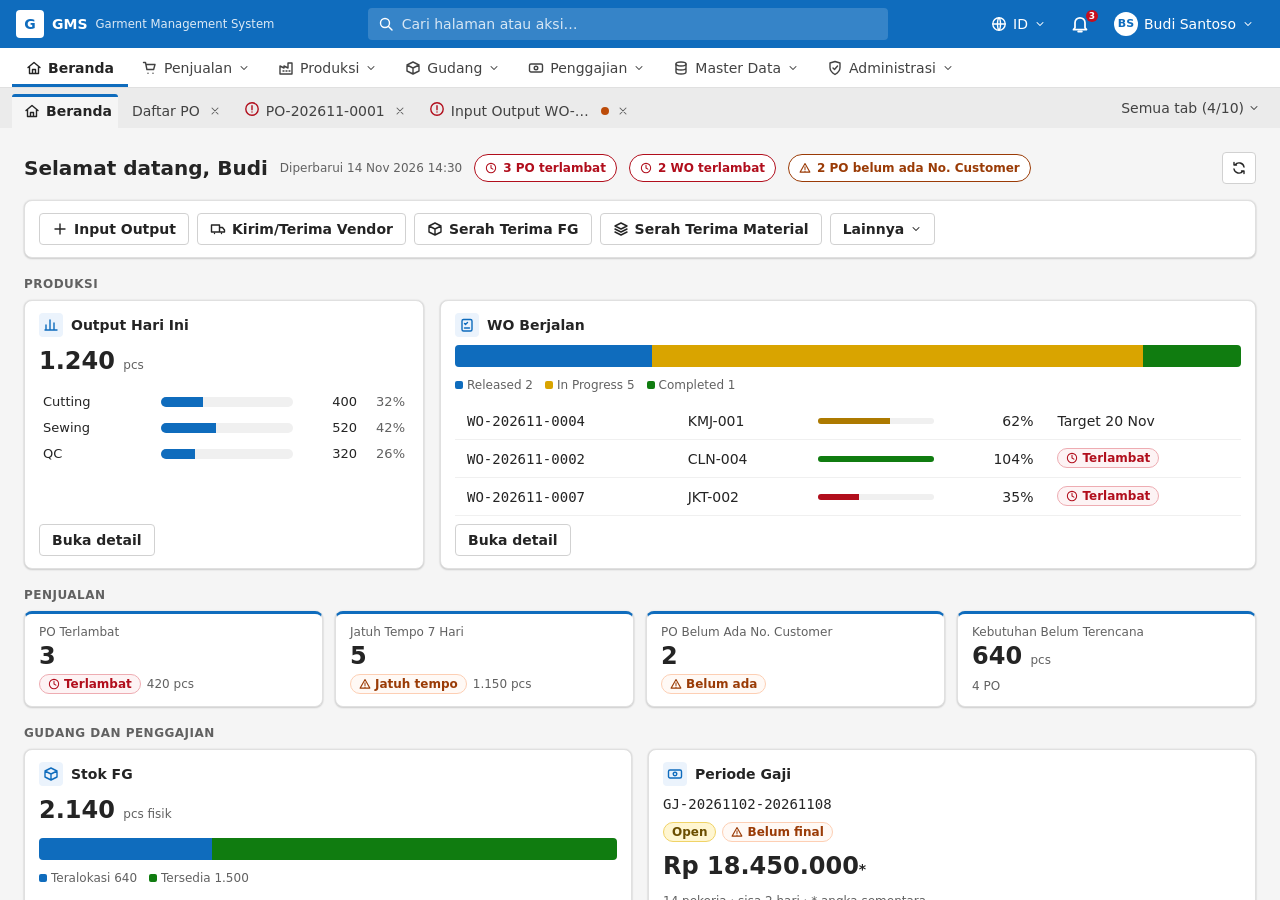
==== commit 00d73c30: "docs(ui-ux): lonceng notifikasi berlaku di fase 1, tarif mengikuti FSD, mock-up panel notifikasi Co-" ====
--- a/docs/Design/mockup/index.html
+++ b/docs/Design/mockup/index.html
@@ -54,7 +54,14 @@
   </div>
   <div class="hdr-r">
     <button class="hbtn" aria-label="Bahasa: Indonesia"><svg class="ic"><use href="#i-globe"/></svg>ID<svg class="ic s12"><use href="#i-chev"/></svg></button>
-    <!-- Lonceng notifikasi tidak dirender di fase 1 (DEVIASI-3). -->
+    <div style="position:relative">
+      <button class="hbtn" id="bellb" aria-label="Notifikasi, 3 belum dibaca" aria-expanded="false" onclick="toggleBell()"><svg class="ic s20"><use href="#i-bell"/></svg><span class="badge" id="bcnt">3</span></button>
+      <div class="npanel" id="np" role="dialog" aria-label="Notifikasi">
+        <div class="nh"><b>Notifikasi</b><span class="sub" id="nsum">3 belum dibaca</span><button class="btn" style="margin-left:auto;height:24px" onclick="readAll()">Tandai semua dibaca</button></div>
+        <div id="nl"></div>
+        <div class="nf"><a href="#" onclick="return false">Lihat semua notifikasi</a></div>
+      </div>
+    </div>
     <button class="hbtn" aria-label="Menu pengguna Budi Santoso, Admin Produksi"><span class="avatar">BS</span>Budi Santoso<svg class="ic s12"><use href="#i-chev"/></svg></button>
   </div>
 </header>
@@ -75,6 +82,20 @@
 </div></div>
 
 <script>
+const NOTIF = [
+  { t: 'PO-202611-0001 terlambat', d: 'Baris KMJ-001 / Navy / M melewati tanggal kirim 20 Nov.', w: '5 menit lalu', tab: 'po-0001', u: 1 },
+  { t: 'WO-202611-0002 terlambat', d: 'Target selesai 10 Nov sudah lewat.', w: '1 jam lalu', tab: 'wo-list', u: 1 },
+  { t: 'Periode GJ-20261102-20261108 perlu ditutup', d: 'Tanggal selesai periode jatuh 2 hari lagi.', w: 'Kemarin', tab: 'pay-list', u: 1 },
+  { t: 'Akun siti terkunci', d: '5 percobaan login gagal.', w: '12 Nov 2026', tab: 'u-list', u: 0 },
+];
+function drawNotif() {
+  const n = NOTIF.filter(x => x.u).length;
+  $('#bcnt').style.display = n ? '' : 'none'; $('#bcnt').textContent = n > 9 ? '9+' : n;
+  $('#bellb').setAttribute('aria-label', 'Notifikasi, ' + n + ' belum dibaca'); $('#nsum').textContent = n + ' belum dibaca';
+  $('#nl').innerHTML = NOTIF.map((x, i) => `<button class="ni ${x.u ? 'un' : ''}" onclick="NOTIF[${i}].u=0;drawNotif();$('#np').classList.remove('open');openTab('${x.tab}','${x.t.replace(/'/g, '')}')">${x.u ? '<span class="udot" aria-hidden="true"></span>' : '<span style="width:8px"></span>'}<span style="flex:1"><b>${x.t}</b><span class="d">${x.d}</span><span class="w">${x.w}</span></span></button>`).join('');
+}
+function toggleBell() { const p = $('#np'); p.classList.toggle('open'); $('#bellb').setAttribute('aria-expanded', p.classList.contains('open')); }
+function readAll() { NOTIF.forEach(x => x.u = 0); drawNotif(); }
 const $ = s => document.querySelector(s);
 const ic = (n, c = '') => `<svg class="ic ${c}" aria-hidden="true"><use href="#i-${n}"/></svg>`;
 const bd = (t, k, i) => `<span class="bd t-${k}">${i ? ic(i, 's12') : ''}${t}</span>`;
@@ -149,8 +170,8 @@
   $('#mega').classList.add('open'); drawNav();
 }
 function closeMega() { navOpen = null; $('#mega').classList.remove('open'); drawNav(); }
-document.addEventListener('keydown', e => { if (e.key === 'Escape') { closeMega(); closeModal(); $('#sres').style.display = 'none'; } });
-document.addEventListener('click', e => { if (!e.target.closest('#nav,#mega')) closeMega(); if (!e.target.closest('.search')) $('#sres').style.display = 'none'; });
+document.addEventListener('keydown', e => { if (e.key === 'Escape') { $('#np').classList.remove('open'); closeMega(); closeModal(); $('#sres').style.display = 'none'; } });
+document.addEventListener('click', e => { if (!e.target.closest('#nav,#mega')) closeMega(); if (!e.target.closest('.search')) $('#sres').style.display = 'none'; if (!e.target.closest('#np,#bellb')) $('#np').classList.remove('open'); });
 
 /* pencarian header: maks 7 hasil, label + jalur + tag Aksi */
 $('#q').addEventListener('input', e => {
@@ -303,7 +324,7 @@
 }
 
 { const h = location.hash.slice(1); if (TABS[h] && open.includes(h)) active = h; }  // tautan langsung ke tab: index.html#po-0001
-draw();
+drawNotif(); draw();
 </script>
 </body>
 </html>
--- a/docs/Design/mockup/app.css
+++ b/docs/Design/mockup/app.css
@@ -199,3 +199,15 @@
 .kv { display: grid; grid-template-columns: 130px 1fr; gap: 6px 12px; font-size: 13px; margin: 10px 0; } .kv dt { color: var(--fg3); } .kv dd { margin: 0; }
 @media (max-width: 959px) { .nav { display: none; } .hdr .logo small { display: none; } .ws { padding: 16px; } }
 @media (prefers-reduced-motion: reduce) { * { transition: none !important; animation: none !important; } }
+
+/* notifikasi */
+.badge { position: absolute; top: 2px; right: 2px; min-width: 12px; height: 12px; padding: 0 3px; border-radius: 6px; background: var(--badge-dot); color: var(--on-brand); font-size: 9px; line-height: 12px; font-weight: 600; text-align: center; }
+.hbtn { position: relative; }
+.npanel { position: absolute; right: 0; top: 40px; width: 380px; background: var(--bg1); color: var(--fg1); border-radius: var(--r-card); box-shadow: var(--sh16); display: none; overflow: hidden; }
+.npanel.open { display: block; }
+.nh { display: flex; align-items: center; gap: 8px; padding: 12px 14px; border-bottom: 1px solid var(--s2); }
+.ni { display: flex; gap: 8px; width: 100%; text-align: left; padding: 10px 14px; border: 0; border-bottom: 1px solid var(--s3); background: var(--bg1); }
+.ni:hover { background: var(--bg3); } .ni.un { background: var(--brand-t); } .ni.un b { font-weight: 700; } .ni b { font-weight: 400; display: block; }
+.ni .d, .ni .w { display: block; font-size: 12px; line-height: 16px; color: var(--fg3); }
+.udot { width: 8px; height: 8px; border-radius: 50%; background: var(--brand); margin-top: 6px; flex: none; }
+.nf { padding: 10px 14px; text-align: center; }
